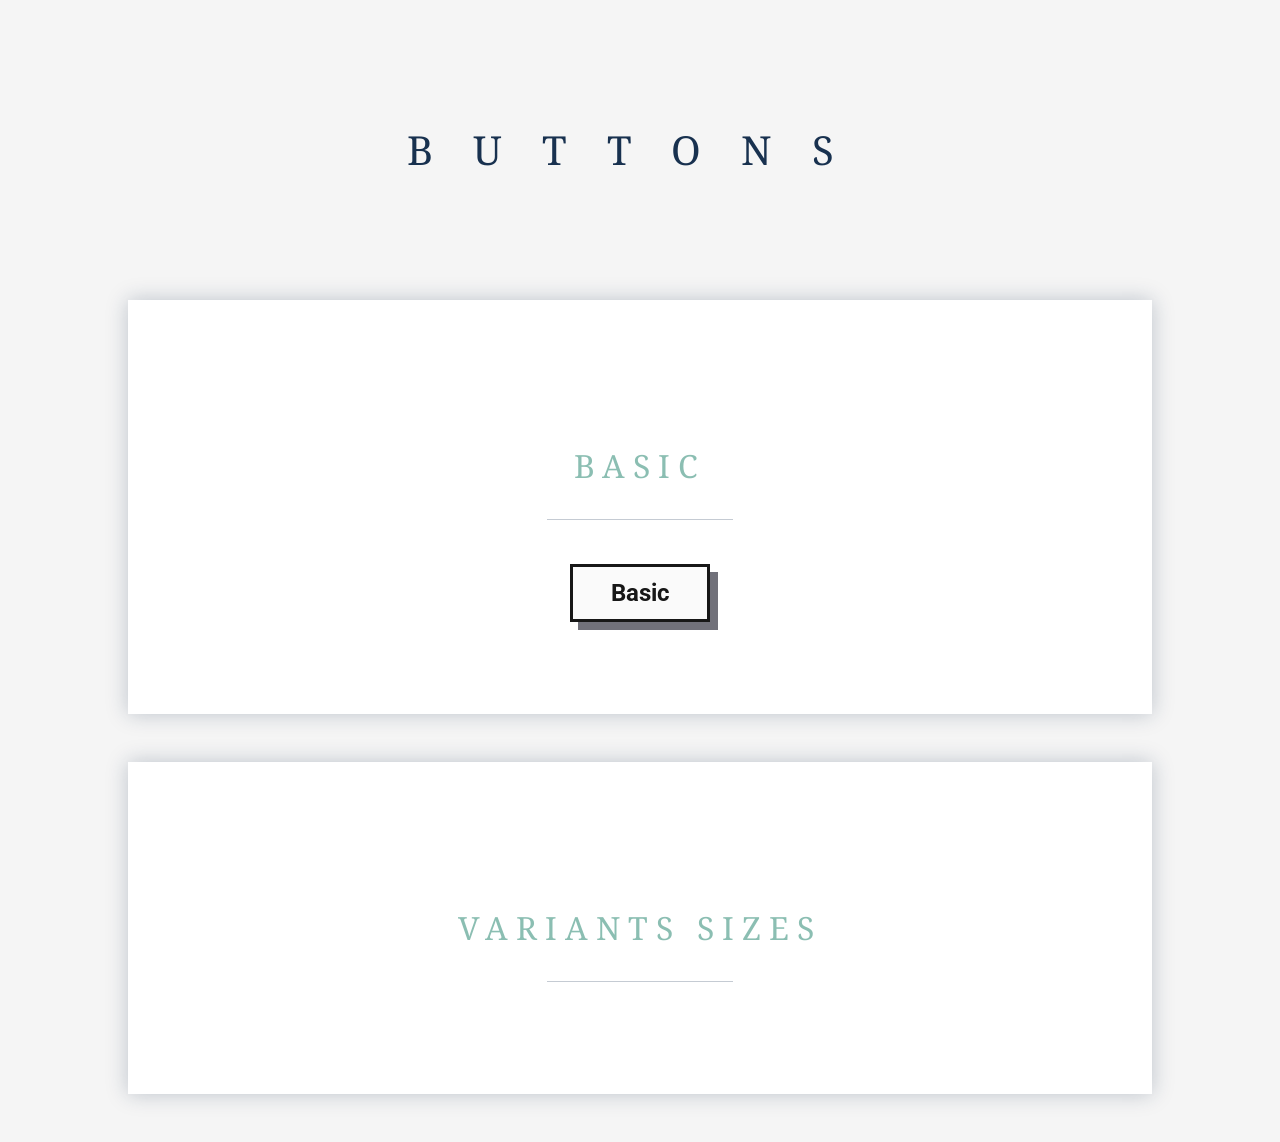
==== exo4_btn_Styles_variants/index.html @ e7cdc75a "TP1" ====
<!doctype html>
<html lang="fr">
  <head>
    <meta charset="UTF-8" />
    <meta name="viewport" content="width=device-width, initial-scale=1.0" />
    <title>Exercice 4 - Buttons et Variants</title>
    <link rel="stylesheet" href="css/default.css" />
    <link rel="stylesheet" href="css/style.css" />
  </head>
  <body>
    <h1>Buttons</h1>
    <section>
      <h2>Basic</h2>
      <a href="" class="btn">basic</a>
    </section>
    <section>
      <h2>Variants Sizes</h2>
      <!-- Ajouter des variants de taille -->
    </section>
  </body>
</html>
---- exo4_btn_Styles_variants/css/default.css ----
/* Ajout de Police depuis Google Font */
/*(!) Attention avec le nombre de typos importées : le mieux, ce limiter à 3 typos, la différence de graisse comptant pour une typo à part entière
*/
@import url("https://fonts.googleapis.com/css?family=Noto+Serif");

:root {
  --def-color-primary: 24 49 79;
  --def-color-secondary: 139 190 178;
  --def-color-light: 245 245 245;
  --def-color-white: 255 255 255;
  --def-ff-serif: "Noto Serif", serif;
  --def-fw-400: 400;
}

body {
  font-family: var(--def-ff-serif);
  background: rgb(var(--def-color-light));
  color: rgb(var(--def-color-primary));
}

h1 {
  margin: 3em 0;
  font-family:var(--def-ff-serif);
  font-weight: var(--def-fw-400);
  font-size: 2.5rem;
  text-transform: uppercase;
  letter-spacing: 1em;
  line-height: 1.5;
  text-align: center;
}

h2 {
  margin: 3em 0 1em;
  font-family:var(--def-ff-serif);
  font-weight: var(--def-fw-400);
  font-size: 2rem;
  text-transform: uppercase;
  letter-spacing: 8px;
  text-align: center;
  color: rgb(var(--def-color-secondary));
}

h2::after {
  content: "";
  display: block;
  width: 20%;
  margin: 1em auto 0;
  border-bottom: 1px solid rgb(var(--def-color-primary) / .25);
}

section {
  width: 80%;
  margin: 3em auto;
  padding: 3em 3em 5em;
  background: rgb(var(--def-color-white));
  box-shadow: 0 0 20px rgba(var(--def-color-primary)/.25);
  text-align: center;
}
---- exo4_btn_Styles_variants/css/style.css ----
/* ---------------------------------------------------------------------
  1. Importation d'une police de caratère depuis https://fonts.google.com/
------------------------------------------------------------------------ */
@import url("https://fonts.googleapis.com/css2?family=Roboto:ital,wght@0,100..900;1,100..900&display=swap");

/* ---------------------------------------------------------------------
  2. Variables CSS
------------------------------------------------------------------------ */

:root {
  --clr-white: rgb(250, 250, 250);
  --clr-black: rgb(23, 23, 23);
  --clr-gray: rgb(113, 113, 122);

  --clr-default: #404040;
  --clr-primary: #1489ff;
  --clr-success: #00ce0d;
  --clr-warning: #f1da19;
  --clr-danger: #ff2323;

  --ff-sans: "Roboto", sans-serif;
  --fw-bold: 700;

  --fs-small: 1rem;
  --fs-normal: 1.5rem;
  --fs-large: 2rem;

  --shadow: 8px;
  --rounded: 2rem;
}

/* ---------------------------------------------------------------------
  3. RESET CSS
------------------------------------------------------------------------ */
*,
*::after,
*::before {
  /* ➩ Cette propriété CSS définit la façon dont la hauteur et la largeur totale d'un élément est calculée. Ici le navigateur prendre en compte la bordure et le remplissage dans la valeur définie pour la largeur et la hauteur. */
  box-sizing: border-box;
  /* ➩ Supprime les marges et le remplissage par défaut de tous les éléments. */
  margin: 0;
  padding: 0;
}

/* ---------------------------------------------------------------------
  4. STYLES DE BASE
------------------------------------------------------------------------ */

body {
  /* ➩ Utilisation de la font 'Roboto' ou d'une fonte sans empattement avec une variable css*/
  font-family: var(--ff-sans);
}

a {
  /* ➩ Supprime la décoration des liens (soulignement) */
  text-decoration: none;
}

/* ---------------------------------------------------------------------
  5. COMPOSANTS
------------------------------------------------------------------------ */

/* --- Composant Bouton ----------------------------------------------- */

.btn {
  /* 0. Variables locales du composant */
  --btn-bg: var(--clr-white);
  --btn-text: var(--clr-black);
  --btn-border: var(--clr-black);
  --btn-shadow: var(--clr-gray);
  --btn-color-hover: var(--clr-black);
  --btn-bg-hover: var(--clr-white);

  /* 2 - Display & Box Model -------------------- */
  /* ➩ Le lien reste dans le flux en ligne tout en acceptant les dimensions d'une boîte */
  display: inline-block;

  /* ➩ Largeur minimum du bouton : 10 caractères (unité ch) */
  min-width: 10ch;
  /*  ➩ Hauteur minimum 44px */
  min-height: 2.75rem;

  /* ➩ Marge interne de 8px en haut/bas et 12px à droite/gauche. ⚠️ utiliser des unités relative à la taille de la police de caractère de l'élément.*/
  padding: 0.5em 0.75em;
  /* ➩ Marge externe de  8px en haut/droite/bas/gauche. ⚠️ utiliser des unités relative à la taille de la police de caractère de l'élément.*/
  margin: 0.5em;

  /* 3 - Typography ------------------------------ */
  /* ➩ Taille de la font 20px. ⚠️ utiliser des unités relative à la taille de la police de l'élément racine. */
  /* ➩ Utilisation d'une variable css*/
  font-size: var(--fs-normal);
  /* ➩ Graisse utilisée pour le texte : bold */
  /* ➩ Utilisation d'une variable css*/
  font-weight: var(--fw-bold);
  /* ➩ Première lettre en capitale */
  text-transform: capitalize;
  /* ➩ Alignement du texte centré dans l'élément */
  text-align: center;
  /* ➩ Couleur du texte noir */
  /* ➩ Utilisation d'une variable css*/
  color: var(--btn-text);

  /* 4 - Viusel & Graphique ----------------------- */
  /* ➩ Couleur de l'arrière plan : blanc  */
  /* ➩ Utilisation d'une variable css*/
  background-color: var(--btn-bg);
  /* ➩ Utilisation d'une variable css pour la couleur uniquement */
  /* ➩ Bordure de 3px de largeur, solid et noir */
  border: solid 3px var(--btn-border);

  /* ➩ Ombre portée de couleur noir (50% d'opacité) décalage de 8px sur l'axe des abcisses et de 8px sur l'axe des ordonnées */
  /* ➩ Utilisation d'une variable css*/
  box-shadow: 8px 8px 0 var(--btn-shadow);

  /* 5 - Transitions & Transformations --------------*/
  /* ➩ Transition sur toutes les propriétés de 3ms avec une accélération ease-in-out.
  Elle permet de définir la transition entre deux états d'un élément.*/
  transition: all 0.3s ease-in-out;
}

/* La pseudo-classe :hover permet de spécifier l'apparence d'un élément au moment où l'utilisateur le survole avec le pointeur, sans nécessairement l'activer. */

.btn:hover {
  --btn-color-hover: var(--clr-black);
  --btn-bg-hover: var(--clr-white);
  /* 4. Effets visuels et graphiques  -------------- */
  /* ➩ Ombre portée de couleur noir (50% d'opacité) décalage de 4px sur l'axe des abcisses et de 4px sur l'axe des ordonnées */
  /* ➩ Utiliser une variable css ainsi que la fonction calc() pour effectuer des opérations de calcul (Attention aux espaces) */
  box-shadow: calc(var(--shadow) / 2) calc(var(--shadow) / 2) 0
    var(--btn-shadow);
}

/* La pseudo-classe :active permet de spécifier l'apparence d'un élément au moment où l'utilisateur l'active (par exemple, en cliquant sur un bouton). */

.btn:active {
  /* 4. Effets visuels et graphiques  -------------- */
  /* ➩ Propriété permetant de modifier la taille d'un élément avec un facteur d'échelle sur deux dimensions : .95  */
  transform: scale(0.95);
  /* scale: .95; */
}

/* - BEM--Modifier -- */

/* ➩ Style small (--modifier) :
diminuer la taille de la police --- */
.btn--small {
}

/* Style large (--modifier) */

.btn--large {
}

/* Style rounded (--modifier) */

.btn--rounded {
}

/* Style TOUT en CAPITALE (--modifier) */

.btn--capitale {
}

/* Style default (--modifier) */

.btn--default {
}

/* Style primary (--modifier) */

.btn--primary {
}

/* Style sucess (--modifier) */

.btn--success {
}

/* Style warning (--modifier) */

.btn--warning {
}

/* Style danger (--modifier) */

.btn--danger {
}
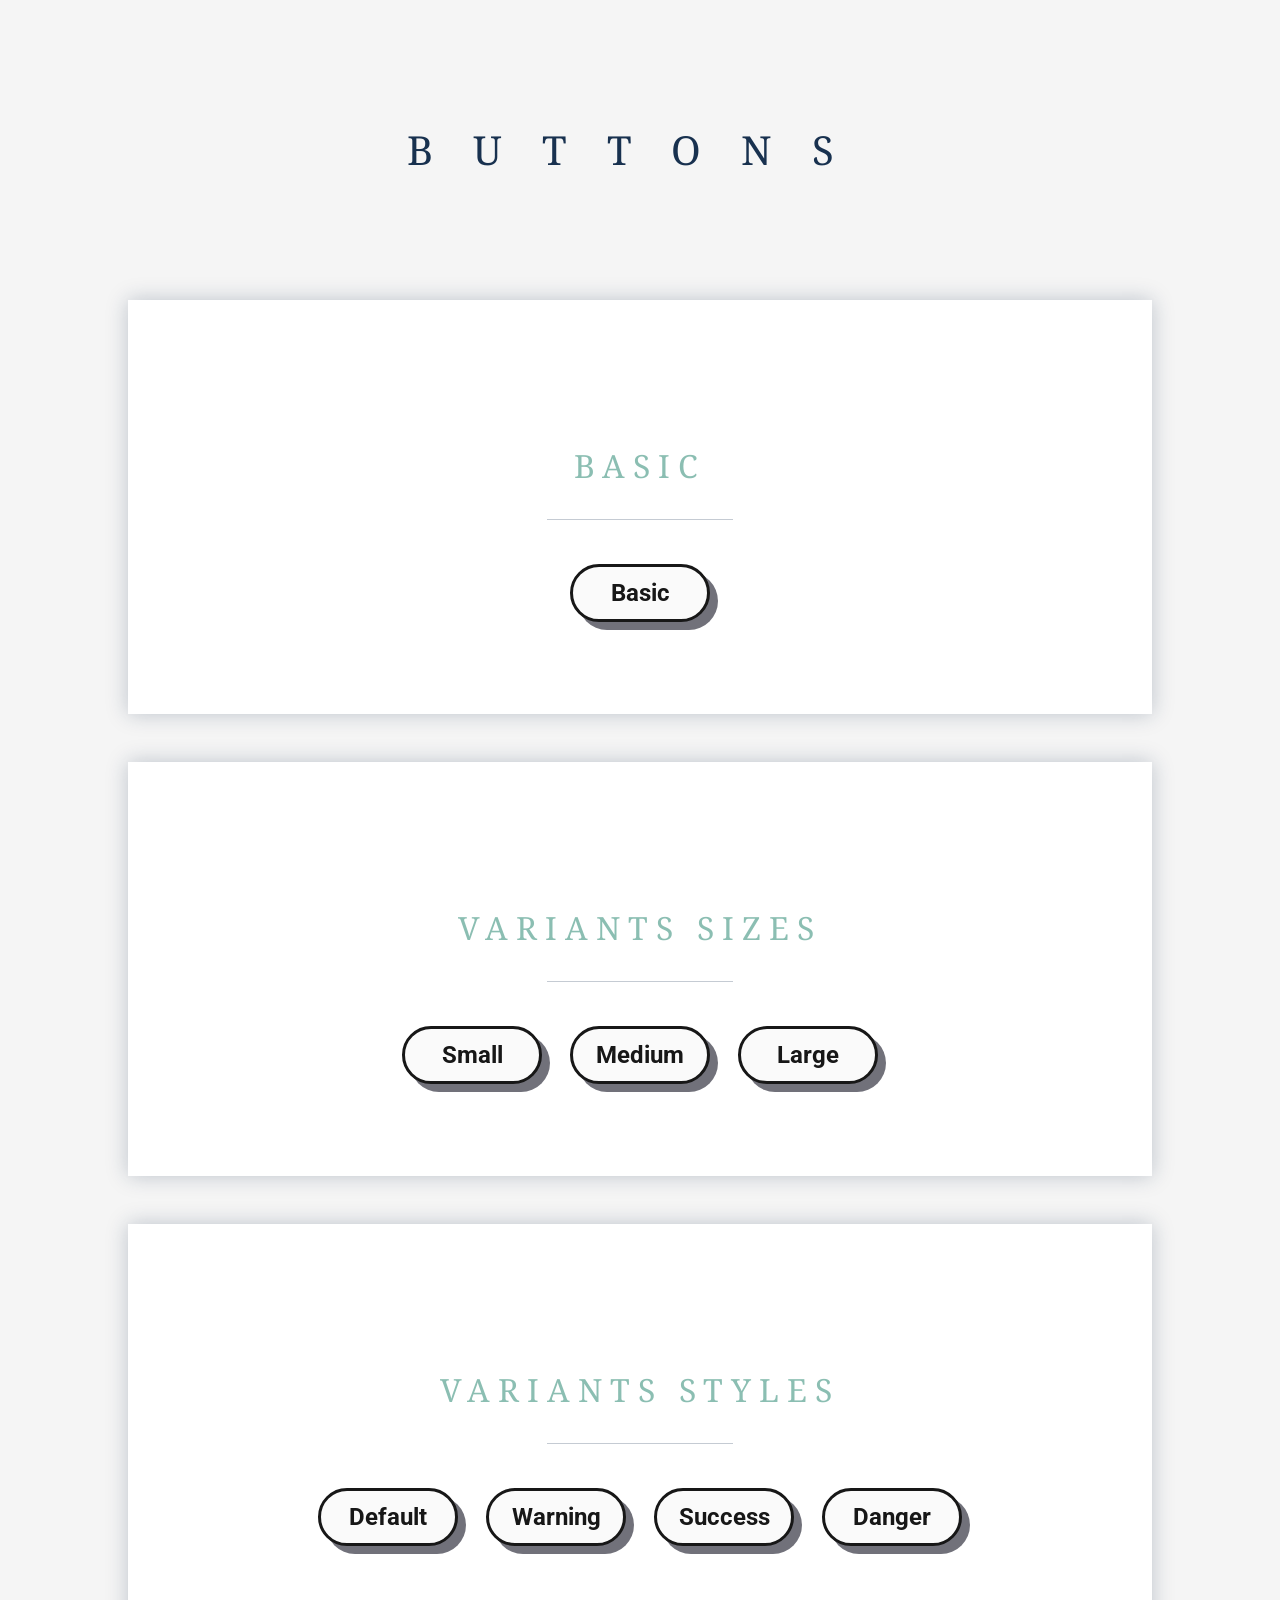
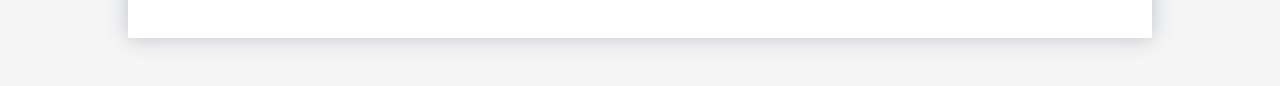
==== commit 43d6c689: "final" ====
--- a/exo4_btn_Styles_variants/index.html
+++ b/exo4_btn_Styles_variants/index.html
@@ -15,7 +15,16 @@
     </section>
     <section>
       <h2>Variants Sizes</h2>
-      <!-- Ajouter des variants de taille -->
+      <a href="" class="btn btn--small">small</a>
+      <a href="" class="btn btn--medium">medium</a>
+      <a href="" class="btn btn--large">large</a>
+    </section>
+    <section>
+      <h2>Variants Styles</h2>
+      <a href="" class="btn btn--default">default</a>
+      <a href="" class="btn btn--warning">warning</a>
+      <a href="" class="btn btn--success">success</a>
+      <a href="" class="btn btn--danger">danger</a>
     </section>
   </body>
 </html>
--- a/exo4_btn_Styles_variants/css/style.css
+++ b/exo4_btn_Styles_variants/css/style.css
@@ -64,12 +64,26 @@
 
 .btn {
   /* 0. Variables locales du composant */
+  /* Couleurs du texte */
+  --btn-text: var(--clr-black);
+  /* Couleurs de l'arrière-plan */
   --btn-bg: var(--clr-white);
-  --btn-text: var(--clr-black);
+  /* Couleurs du texte au survol */
+  --btn-text-hover: var(--clr-white);
+  /* Couleurs de l'arrière-plan au survol */
+  --btn-bg-hover: var(--clr-black);
+
+  /* Couleurs de la bordure */
   --btn-border: var(--clr-black);
+  /* Couleurs de l'ombre */
   --btn-shadow: var(--clr-gray);
-  --btn-color-hover: var(--clr-black);
-  --btn-bg-hover: var(--clr-white);
+
+  /* taille de la font */
+  --fs: var(--fs-normal);
+  /* Graisse de la font */
+  --fw: var(--fw-bold);
+  /* Valeur du border radius */
+  --br: var(--rounded);
 
   /* 2 - Display & Box Model -------------------- */
   /* ➩ Le lien reste dans le flux en ligne tout en acceptant les dimensions d'une boîte */
@@ -88,10 +102,10 @@
   /* 3 - Typography ------------------------------ */
   /* ➩ Taille de la font 20px. ⚠️ utiliser des unités relative à la taille de la police de l'élément racine. */
   /* ➩ Utilisation d'une variable css*/
-  font-size: var(--fs-normal);
+  font-size: var(--fs);
   /* ➩ Graisse utilisée pour le texte : bold */
   /* ➩ Utilisation d'une variable css*/
-  font-weight: var(--fw-bold);
+  font-weight: var(--fw);
   /* ➩ Première lettre en capitale */
   text-transform: capitalize;
   /* ➩ Alignement du texte centré dans l'élément */
@@ -112,6 +126,9 @@
   /* ➩ Utilisation d'une variable css*/
   box-shadow: 8px 8px 0 var(--btn-shadow);
 
+  /* ➩ Valeur du border radius */
+  border-radius: var(--br, 0);
+
   /* 5 - Transitions & Transformations --------------*/
   /* ➩ Transition sur toutes les propriétés de 3ms avec une accélération ease-in-out.
   Elle permet de définir la transition entre deux états d'un élément.*/
@@ -121,9 +138,11 @@
 /* La pseudo-classe :hover permet de spécifier l'apparence d'un élément au moment où l'utilisateur le survole avec le pointeur, sans nécessairement l'activer. */
 
 .btn:hover {
-  --btn-color-hover: var(--clr-black);
-  --btn-bg-hover: var(--clr-white);
+  /* 3. Font -------------- */
+  color: var(--btn-text-hover);
   /* 4. Effets visuels et graphiques  -------------- */
+  background-color: var(--btn-bg-hover);
+
   /* ➩ Ombre portée de couleur noir (50% d'opacité) décalage de 4px sur l'axe des abcisses et de 4px sur l'axe des ordonnées */
   /* ➩ Utiliser une variable css ainsi que la fonction calc() pour effectuer des opérations de calcul (Attention aux espaces) */
   box-shadow: calc(var(--shadow) / 2) calc(var(--shadow) / 2) 0
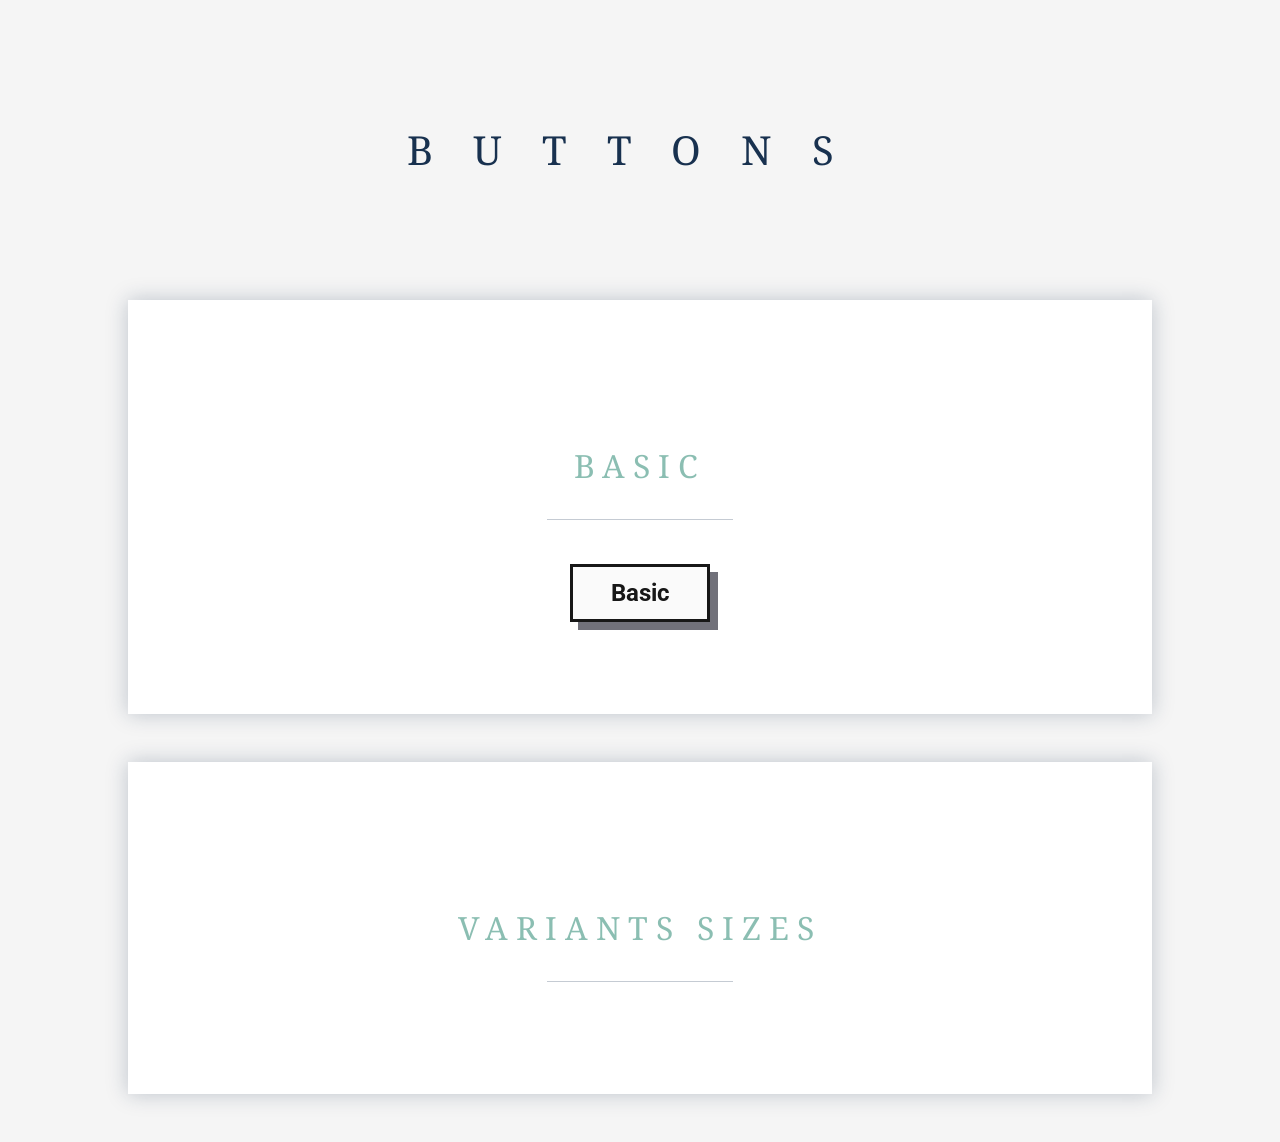
==== commit 151a4584: "Revert "final" This reverts commit 43d6c68915ddb438ec344ad2ffcdf28a914d09ee." ====
--- a/exo4_btn_Styles_variants/index.html
+++ b/exo4_btn_Styles_variants/index.html
@@ -15,16 +15,7 @@
     </section>
     <section>
       <h2>Variants Sizes</h2>
-      <a href="" class="btn btn--small">small</a>
-      <a href="" class="btn btn--medium">medium</a>
-      <a href="" class="btn btn--large">large</a>
-    </section>
-    <section>
-      <h2>Variants Styles</h2>
-      <a href="" class="btn btn--default">default</a>
-      <a href="" class="btn btn--warning">warning</a>
-      <a href="" class="btn btn--success">success</a>
-      <a href="" class="btn btn--danger">danger</a>
+      <!-- Ajouter des variants de taille -->
     </section>
   </body>
 </html>
--- a/exo4_btn_Styles_variants/css/style.css
+++ b/exo4_btn_Styles_variants/css/style.css
@@ -64,26 +64,13 @@
 
 .btn {
   /* 0. Variables locales du composant */
-  /* Couleurs du texte */
+  --btn-bg: var(--clr-white);
   --btn-text: var(--clr-black);
-  /* Couleurs de l'arrière-plan */
-  --btn-bg: var(--clr-white);
-  /* Couleurs du texte au survol */
-  --btn-text-hover: var(--clr-white);
-  /* Couleurs de l'arrière-plan au survol */
-  --btn-bg-hover: var(--clr-black);
-
-  /* Couleurs de la bordure */
   --btn-border: var(--clr-black);
-  /* Couleurs de l'ombre */
   --btn-shadow: var(--clr-gray);
 
-  /* taille de la font */
   --fs: var(--fs-normal);
-  /* Graisse de la font */
   --fw: var(--fw-bold);
-  /* Valeur du border radius */
-  --br: var(--rounded);
 
   /* 2 - Display & Box Model -------------------- */
   /* ➩ Le lien reste dans le flux en ligne tout en acceptant les dimensions d'une boîte */
@@ -126,9 +113,6 @@
   /* ➩ Utilisation d'une variable css*/
   box-shadow: 8px 8px 0 var(--btn-shadow);
 
-  /* ➩ Valeur du border radius */
-  border-radius: var(--br, 0);
-
   /* 5 - Transitions & Transformations --------------*/
   /* ➩ Transition sur toutes les propriétés de 3ms avec une accélération ease-in-out.
   Elle permet de définir la transition entre deux états d'un élément.*/
@@ -139,9 +123,9 @@
 
 .btn:hover {
   /* 3. Font -------------- */
-  color: var(--btn-text-hover);
+  color: var(--btn-bg);
   /* 4. Effets visuels et graphiques  -------------- */
-  background-color: var(--btn-bg-hover);
+  background-color: var(--btn-text);
 
   /* ➩ Ombre portée de couleur noir (50% d'opacité) décalage de 4px sur l'axe des abcisses et de 4px sur l'axe des ordonnées */
   /* ➩ Utiliser une variable css ainsi que la fonction calc() pour effectuer des opérations de calcul (Attention aux espaces) */
